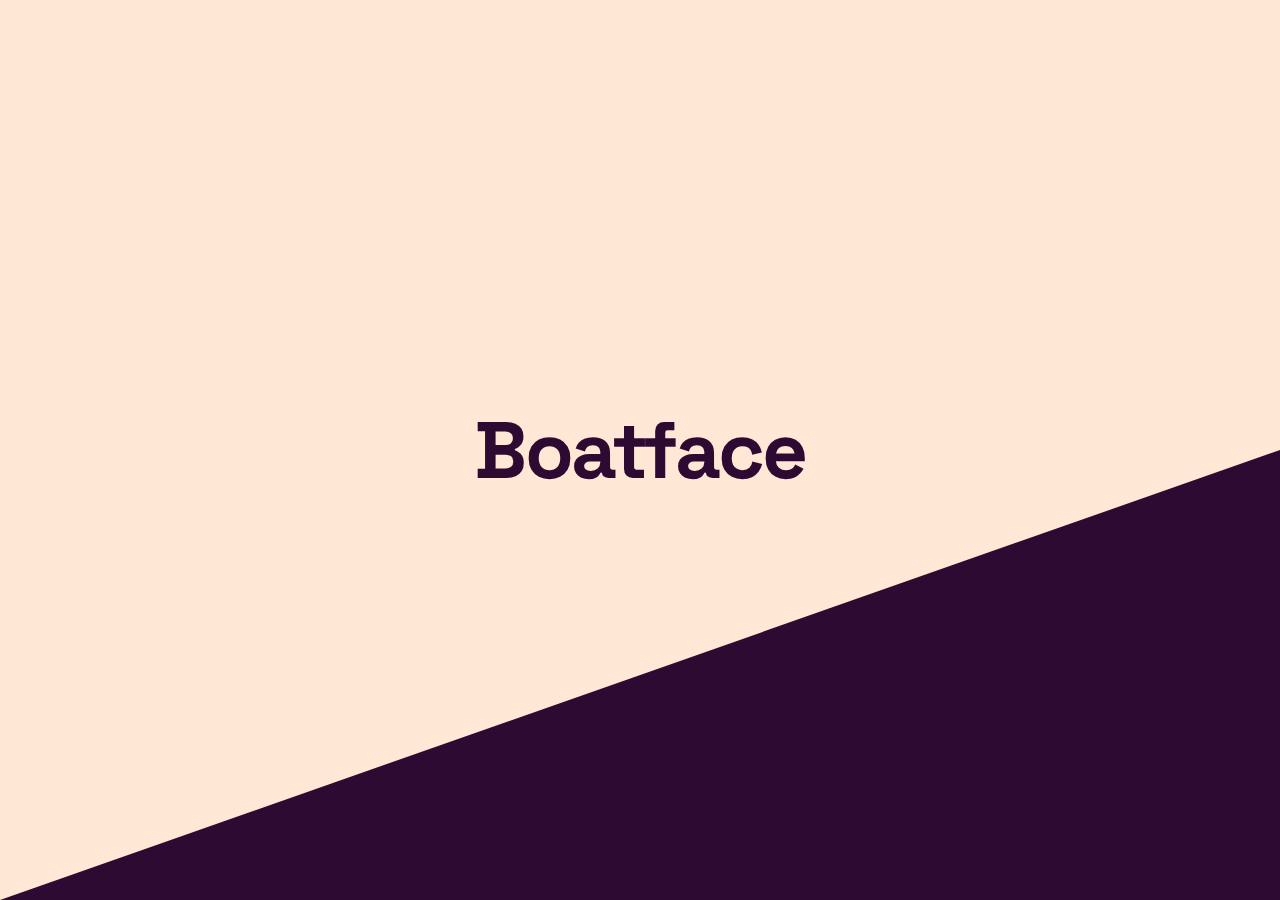
==== docs/index.html @ ea46d230 "Rename index.html to docs/index.html" ====
<!DOCTYPE html>
<html lang="en">
<head>
    <meta charset="UTF-8">
    <meta name="viewport" content="width=device-width, initial-scale=1.0">
    <title>Boatface</title>
    <link rel="preconnect" href="https://fonts.googleapis.com">
    <link rel="preconnect" href="https://fonts.gstatic.com" crossorigin>
    <link href="https://fonts.googleapis.com/css2?family=Space+Grotesk:wght@700&display=swap" rel="stylesheet">
    <style>
        body {
            margin: 0;
            height: 100vh;
            background-color: #FFE8D6;
            display: flex;
            justify-content: center;
            align-items: center;
            overflow: hidden;
            position: relative;
        }

        h1 {
            font-family: 'Space Grotesk', sans-serif;
            font-size: 5rem;
            color: #2D0A31;
            z-index: 2;
            letter-spacing: -0.03em;
        }

        svg {
            position: absolute;
            width: 100%;
            height: 100%;
            z-index: 1;
        }
    </style>
</head>
<body>
    <svg viewBox="0 0 100 100" preserveAspectRatio="none">
        <polygon points="0,100 100,50 100,100" fill="#2D0A31"/>
    </svg>
    <h1>Boatface</h1>
</body>
</html>
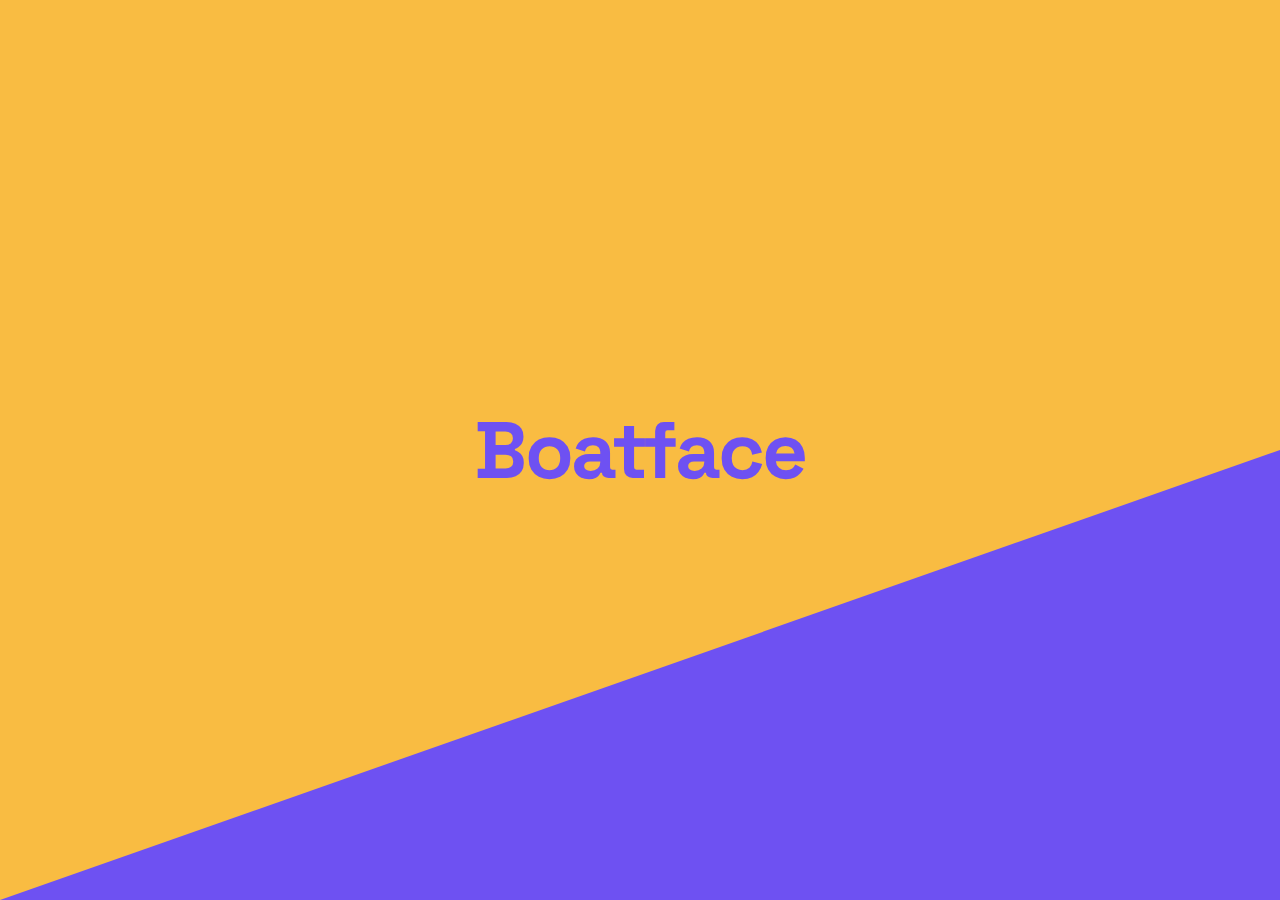
==== commit 043df279: "Update index.html" ====
--- a/docs/index.html
+++ b/docs/index.html
@@ -11,7 +11,7 @@
         body {
             margin: 0;
             height: 100vh;
-            background-color: #FFE8D6;
+            background-color: #F9BC42;
             display: flex;
             justify-content: center;
             align-items: center;
@@ -22,7 +22,7 @@
         h1 {
             font-family: 'Space Grotesk', sans-serif;
             font-size: 5rem;
-            color: #2D0A31;
+            color: #6E51F2;
             z-index: 2;
             letter-spacing: -0.03em;
         }
@@ -37,7 +37,7 @@
 </head>
 <body>
     <svg viewBox="0 0 100 100" preserveAspectRatio="none">
-        <polygon points="0,100 100,50 100,100" fill="#2D0A31"/>
+        <polygon points="0,100 100,50 100,100" fill="#6E51F2"/>
     </svg>
     <h1>Boatface</h1>
 </body>
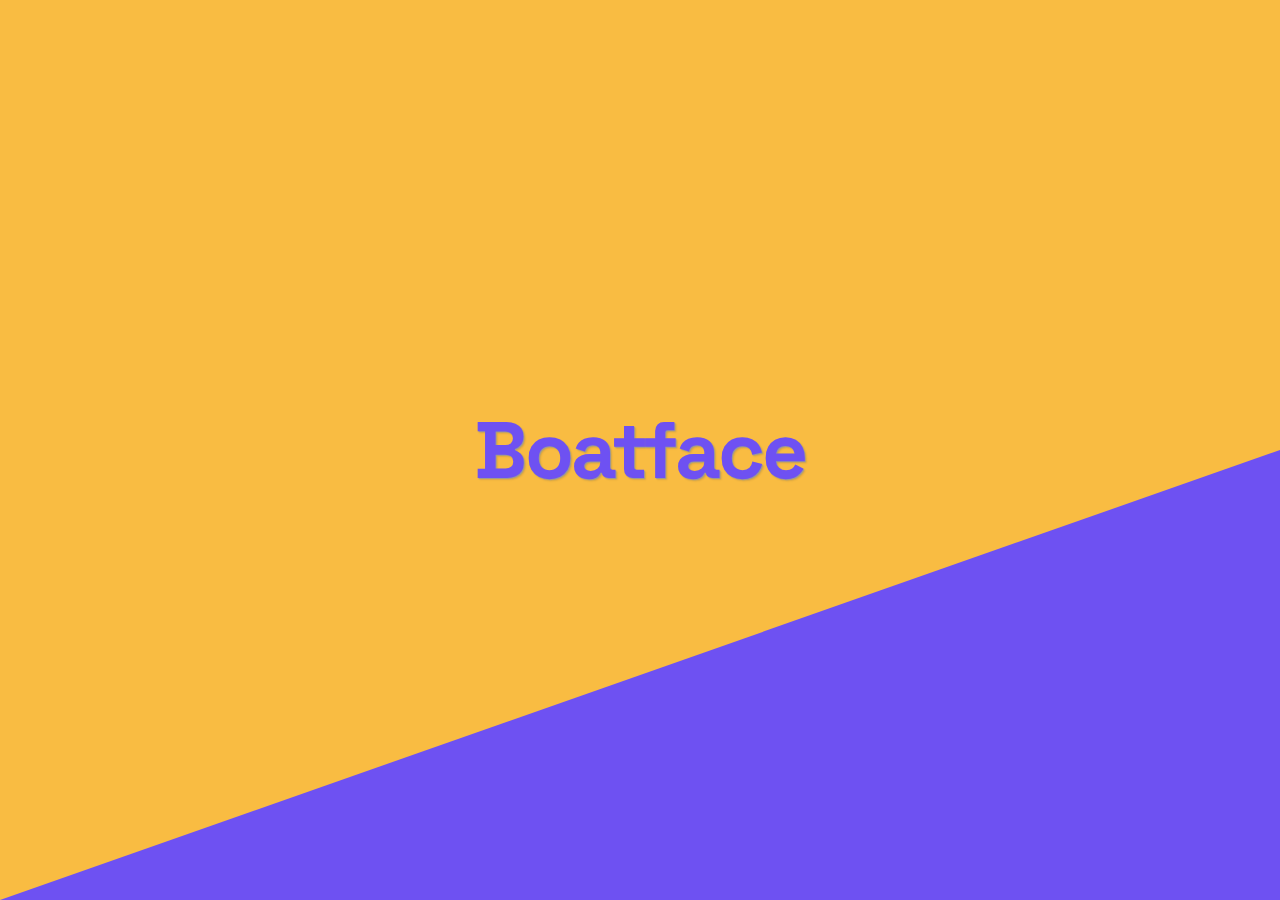
==== commit 130fed6d: "Update index.html" ====
--- a/docs/index.html
+++ b/docs/index.html
@@ -25,6 +25,10 @@
             color: #6E51F2;
             z-index: 2;
             letter-spacing: -0.03em;
+            text-shadow: 
+               1px 1px 1px #999,
+               2px 2px 2px rgba(0, 0, 0, 0.1);
+
         }
 
         svg {
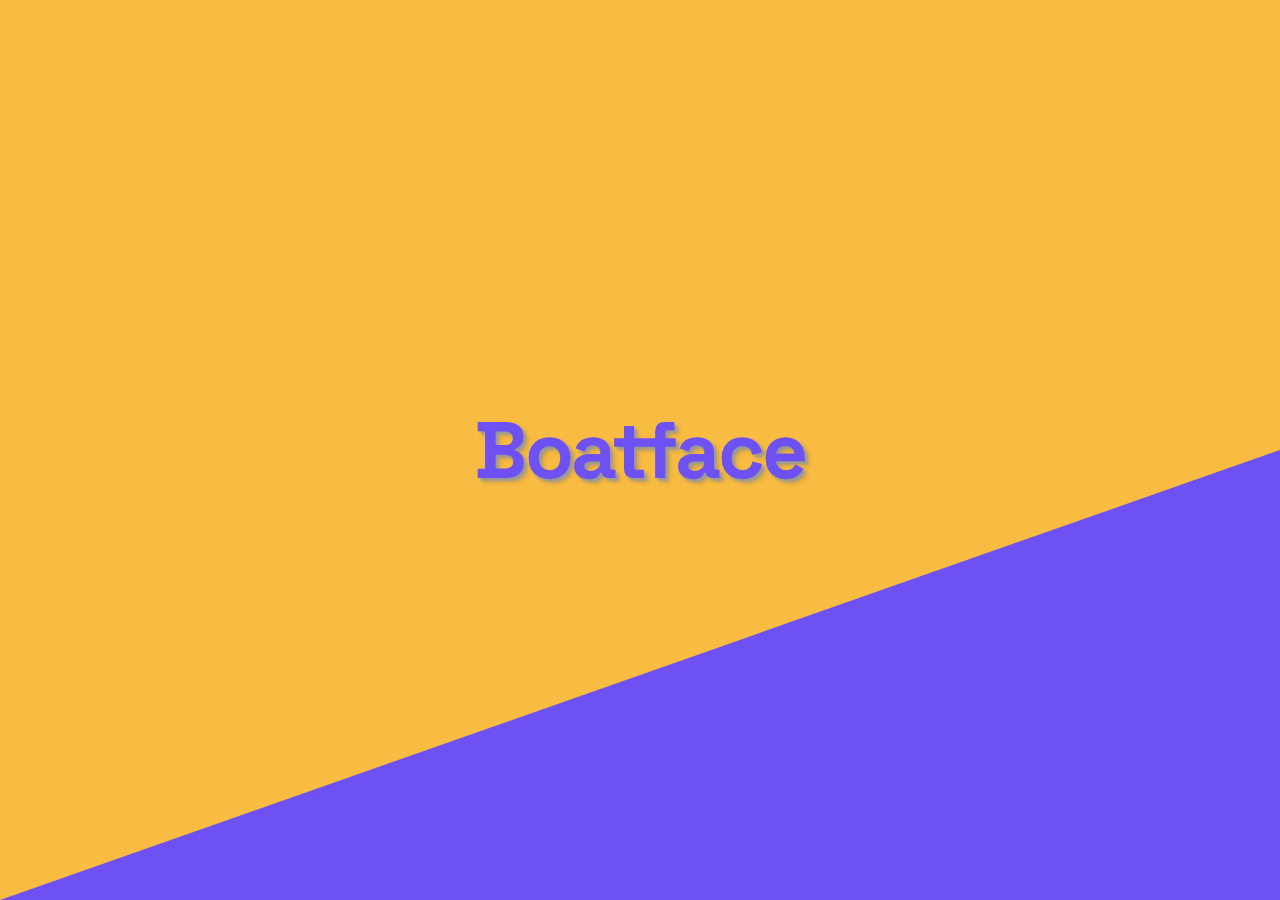
==== commit 66595acb: "Update index.html" ====
--- a/docs/index.html
+++ b/docs/index.html
@@ -26,8 +26,8 @@
             z-index: 2;
             letter-spacing: -0.03em;
             text-shadow: 
-               1px 1px 1px #999,
-               2px 2px 2px rgba(0, 0, 0, 0.1);
+               3px 3px 3px #999,
+               5px 5px 5px rgba(0, 0, 0, 0.1);
 
         }
 
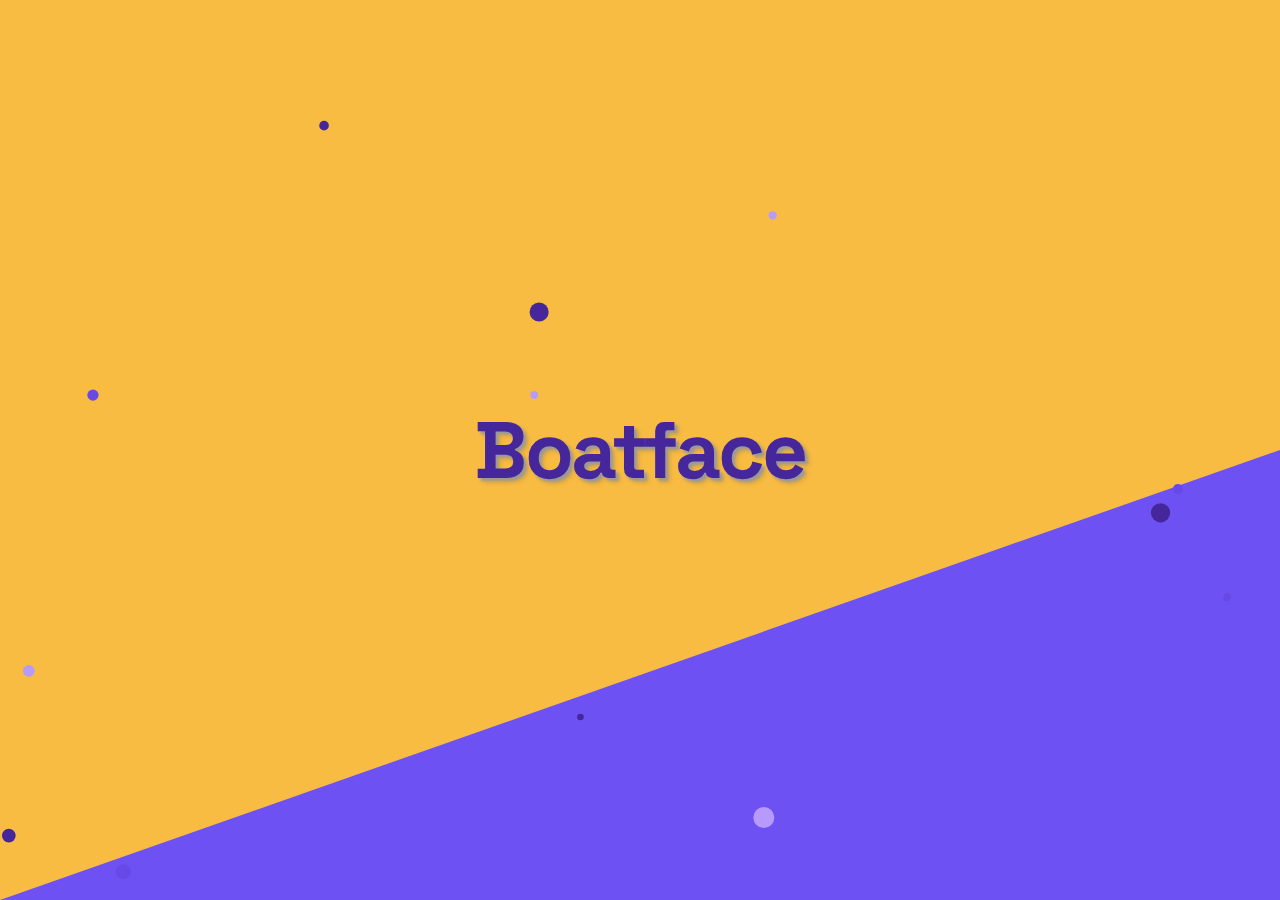
==== commit 7d50f199: "Update index.html" ====
--- a/docs/index.html
+++ b/docs/index.html
@@ -22,7 +22,7 @@
         h1 {
             font-family: 'Space Grotesk', sans-serif;
             font-size: 5rem;
-            color: #6E51F2;
+            color: #45279B;
             z-index: 2;
             letter-spacing: -0.03em;
             text-shadow: 
@@ -37,12 +37,62 @@
             height: 100%;
             z-index: 1;
         }
+
+   #circleSvg {
+      width: 100%;
+      height: 100%;
+    }
     </style>
 </head>
 <body>
     <svg viewBox="0 0 100 100" preserveAspectRatio="none">
         <polygon points="0,100 100,50 100,100" fill="#6E51F2"/>
     </svg>
+
+ <svg id="circleSvg" xmlns="http://www.w3.org/2000/svg">
+    <!-- Circle elements will be added by JavaScript -->
+  </svg>
+
+  <script> 
+      // Script for little random bubble circles
+    function updateViewBox() {
+      const svg = document.getElementById('circleSvg');
+      const width = window.innerWidth;
+      const height = window.innerHeight;
+      const aspect = width / height;
+      
+      // If wider than tall, make height 100 units and adjust width
+      // If taller than wide, make width 100 units and adjust height
+      const viewBoxWidth = aspect >= 1 ? 100 * aspect : 100;
+      const viewBoxHeight = aspect >= 1 ? 100 : 100 / aspect;
+      
+      svg.setAttribute('viewBox', `0 0 ${viewBoxWidth} ${viewBoxHeight}`);
+      
+      // Clear existing circles
+      svg.innerHTML = '';
+      
+      // Create 21 circles with the correct distribution
+      const colors = [
+        '#45279B', '#45279B', '#45279B', '#45279B', '#45279B', '#45279B', '#45279B',
+        '#B69BFD', '#B69BFD', '#B69BFD', '#B69BFD', '#B69BFD', '#B69BFD', '#B69BFD',
+        '#6749E7', '#6749E7', '#6749E7', '#6749E7', '#6749E7', '#6749E7', '#6749E7'
+      ];
+      
+      colors.forEach(color => {
+        const circle = document.createElementNS('http://www.w3.org/2000/svg', 'circle');
+        circle.setAttribute('cx', `${Math.random() * viewBoxWidth}%`);
+        circle.setAttribute('cy', `${Math.random() * viewBoxHeight}%`);
+        circle.setAttribute('r', `${Math.random() * 0.7 + 0.3}%`); // between 0.3% and 1% of viewport diagonal
+        circle.setAttribute('fill', color);
+        svg.appendChild(circle);
+      });
+    }
+
+    // Update on load and resize
+    window.addEventListener('load', updateViewBox);
+    window.addEventListener('resize', updateViewBox);
+  </script>
+
     <h1>Boatface</h1>
 </body>
 </html>
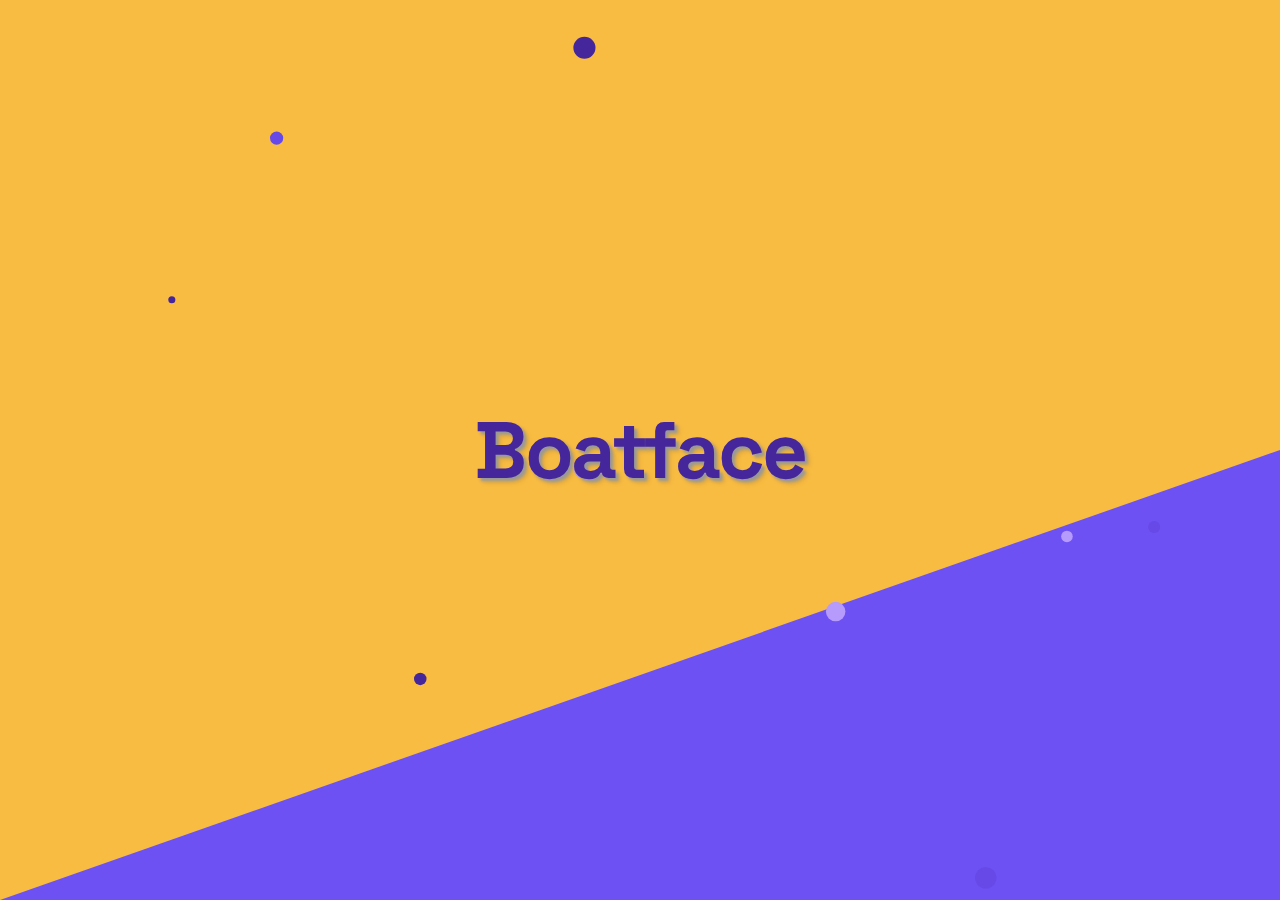
==== commit f2d3b35a: "Update index.html" ====
--- a/docs/index.html
+++ b/docs/index.html
@@ -43,6 +43,8 @@
       height: 100%;
     }
     </style>
+
+
 </head>
 <body>
     <svg viewBox="0 0 100 100" preserveAspectRatio="none">
@@ -53,8 +55,17 @@
     <!-- Circle elements will be added by JavaScript -->
   </svg>
 
-  <script> 
-      // Script for little random bubble circles
+  <script>
+    
+    function debounce(func, wait) {
+        let timeout;
+        return function() {
+            clearTimeout(timeout);
+            timeout = setTimeout(() => func(), wait);
+        };
+    }
+    
+
     function updateViewBox() {
       const svg = document.getElementById('circleSvg');
       const width = window.innerWidth;
@@ -90,7 +101,7 @@
 
     // Update on load and resize
     window.addEventListener('load', updateViewBox);
-    window.addEventListener('resize', updateViewBox);
+    window.addEventListener('resize', debounce(updateViewBox, 500)); // 500ms delay
   </script>
 
     <h1>Boatface</h1>
